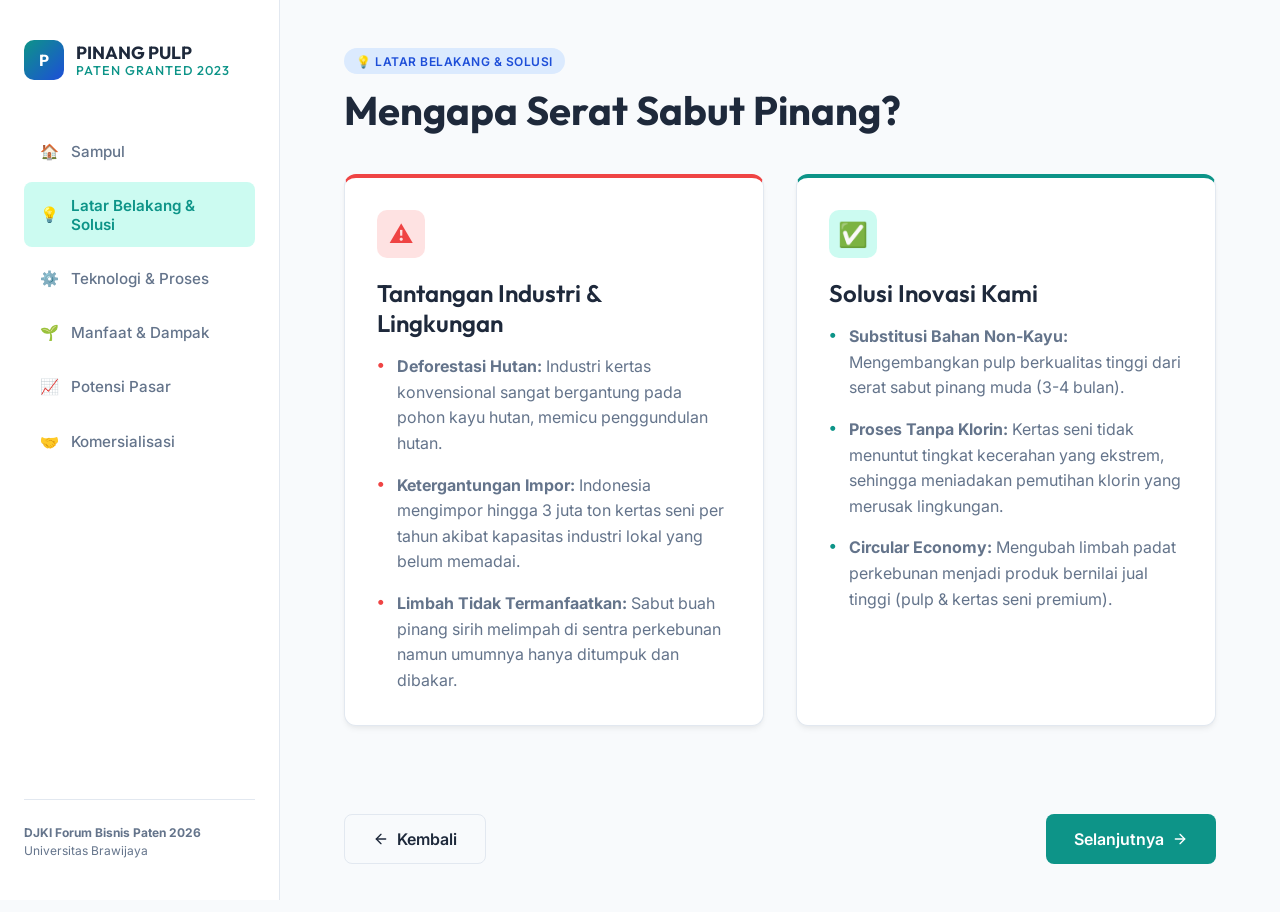
==== inovasi.html @ 6b1a2240 "initial commit: pitch deck html for pinang pulp" ====
<!DOCTYPE html>
<html lang="id">
<head>
    <meta charset="UTF-8">
    <meta name="viewport" content="width=device-width, initial-scale=1.0">
    <title>Latar Belakang & Solusi - Pulp Serat Sabut Pinang</title>
    <link rel="stylesheet" href="style.css">
</head>
<body>

    <!-- Sidebar Navigation -->
    <aside class="sidebar">
        <div class="logo-container">
            <div class="logo-icon">P</div>
            <div class="logo-text">
                PINANG PULP
                <span>PATEN GRANTED 2023</span>
            </div>
        </div>
        
        <ul class="nav-links">
            <li class="nav-item"><a href="index.html"><span>🏠</span> Sampul</a></li>
            <li class="nav-item active"><a href="inovasi.html"><span>💡</span> Latar Belakang & Solusi</a></li>
            <li class="nav-item"><a href="teknologi.html"><span>⚙️</span> Teknologi & Proses</a></li>
            <li class="nav-item"><a href="manfaat.html"><span>🌱</span> Manfaat & Dampak</a></li>
            <li class="nav-item"><a href="pasar.html"><span>📈</span> Potensi Pasar</a></li>
            <li class="nav-item"><a href="komersialisasi.html"><span>🤝</span> Komersialisasi</a></li>
        </ul>

        <div class="nav-footer">
            <strong>DJKI Forum Bisnis Paten 2026</strong><br>
            Universitas Brawijaya
        </div>
    </aside>

    <!-- Main Content -->
    <main class="main-content">
        <div class="content-header">
            <span class="badge">💡 Latar Belakang & Solusi</span>
            <h1>Mengapa Serat Sabut Pinang?</h1>
        </div>

        <div class="grid grid-2">
            <!-- Left Side: Problem Card -->
            <div class="card" style="border-top: 4px solid #ef4444;">
                <div class="card-icon" style="background-color: #fee2e2; color: #ef4444;">⚠️</div>
                <h2 style="font-size: 1.5rem; margin-bottom: 1rem;">Tantangan Industri & Lingkungan</h2>
                
                <div style="display: flex; flex-direction: column; gap: 1rem;">
                    <div style="display: flex; gap: 0.75rem;">
                        <span style="color: #ef4444; font-weight: bold;">•</span>
                        <p style="margin-bottom: 0;"><strong>Deforestasi Hutan:</strong> Industri kertas konvensional sangat bergantung pada pohon kayu hutan, memicu penggundulan hutan.</p>
                    </div>
                    <div style="display: flex; gap: 0.75rem;">
                        <span style="color: #ef4444; font-weight: bold;">•</span>
                        <p style="margin-bottom: 0;"><strong>Ketergantungan Impor:</strong> Indonesia mengimpor hingga 3 juta ton kertas seni per tahun akibat kapasitas industri lokal yang belum memadai.</p>
                    </div>
                    <div style="display: flex; gap: 0.75rem;">
                        <span style="color: #ef4444; font-weight: bold;">•</span>
                        <p style="margin-bottom: 0;"><strong>Limbah Tidak Termanfaatkan:</strong> Sabut buah pinang sirih melimpah di sentra perkebunan namun umumnya hanya ditumpuk dan dibakar.</p>
                    </div>
                </div>
            </div>

            <!-- Right Side: Solution Card -->
            <div class="card" style="border-top: 4px solid var(--color-primary);">
                <div class="card-icon">✅</div>
                <h2 style="font-size: 1.5rem; margin-bottom: 1rem;">Solusi Inovasi Kami</h2>
                
                <div style="display: flex; flex-direction: column; gap: 1rem;">
                    <div style="display: flex; gap: 0.75rem;">
                        <span style="color: var(--color-primary); font-weight: bold;">•</span>
                        <p style="margin-bottom: 0;"><strong>Substitusi Bahan Non-Kayu:</strong> Mengembangkan pulp berkualitas tinggi dari serat sabut pinang muda (3-4 bulan).</p>
                    </div>
                    <div style="display: flex; gap: 0.75rem;">
                        <span style="color: var(--color-primary); font-weight: bold;">•</span>
                        <p style="margin-bottom: 0;"><strong>Proses Tanpa Klorin:</strong> Kertas seni tidak menuntut tingkat kecerahan yang ekstrem, sehingga meniadakan pemutihan klorin yang merusak lingkungan.</p>
                    </div>
                    <div style="display: flex; gap: 0.75rem;">
                        <span style="color: var(--color-primary); font-weight: bold;">•</span>
                        <p style="margin-bottom: 0;"><strong>Circular Economy:</strong> Mengubah limbah padat perkebunan menjadi produk bernilai jual tinggi (pulp & kertas seni premium).</p>
                    </div>
                </div>
            </div>
        </div>

        <div class="presentation-controls">
            <a href="index.html" class="btn btn-outline">
                <svg xmlns="http://www.w3.org/2000/svg" width="16" height="16" viewBox="0 0 24 24" fill="none" stroke="currentColor" stroke-width="2" stroke-linecap="round" stroke-linejoin="round"><line x1="19" y1="12" x2="5" y2="12"></line><polyline points="12 19 5 12 12 5"></polyline></svg>
                Kembali
            </a>
            <a href="teknologi.html" class="btn btn-primary">
                Selanjutnya
                <svg xmlns="http://www.w3.org/2000/svg" width="16" height="16" viewBox="0 0 24 24" fill="none" stroke="currentColor" stroke-width="2" stroke-linecap="round" stroke-linejoin="round"><line x1="5" y1="12" x2="19" y2="12"></line><polyline points="12 5 19 12 12 19"></polyline></svg>
            </a>
        </div>
    </main>

</body>
</html>
---- style.css ----
@import url('https://fonts.googleapis.com/css2?family=Inter:wght@300;400;500;600;700&family=Outfit:wght@400;500;600;700&display=swap');

:root {
    --bg-main: #f8fafc;
    --bg-card: #ffffff;
    --text-main: #1e293b;
    --text-muted: #64748b;
    --color-primary: #0d9488; /* Teal / Green Accent */
    --color-primary-light: #ccfbf1;
    --color-secondary: #1d4ed8; /* Navy Blue Accent */
    --color-secondary-light: #dbeafe;
    --color-border: #e2e8f0;
    --color-accent: #3b82f6;
    --font-heading: 'Outfit', sans-serif;
    --font-body: 'Inter', sans-serif;
    --sidebar-width: 280px;
    --transition-speed: 0.3s;
}

* {
    margin: 0;
    padding: 0;
    box-sizing: border-box;
}

body {
    background-color: var(--bg-main);
    color: var(--text-main);
    font-family: var(--font-body);
    display: flex;
    min-height: 100vh;
    overflow-x: hidden;
}

/* Sidebar Navigation */
.sidebar {
    width: var(--sidebar-width);
    background-color: var(--bg-card);
    border-right: 1px solid var(--color-border);
    position: fixed;
    top: 0;
    bottom: 0;
    left: 0;
    padding: 2.5rem 1.5rem;
    display: flex;
    flex-direction: column;
    justify-content: space-between;
    z-index: 100;
}

.logo-container {
    display: flex;
    align-items: center;
    gap: 0.75rem;
    margin-bottom: 3rem;
}

.logo-icon {
    width: 40px;
    height: 40px;
    background: linear-gradient(135deg, var(--color-primary), var(--color-secondary));
    border-radius: 10px;
    display: flex;
    align-items: center;
    justify-content: center;
    color: white;
    font-weight: 700;
    font-family: var(--font-heading);
}

.logo-text {
    font-family: var(--font-heading);
    font-size: 1.1rem;
    font-weight: 700;
    color: var(--text-main);
    line-height: 1.2;
}

.logo-text span {
    color: var(--color-primary);
    font-size: 0.8rem;
    display: block;
    font-weight: 500;
    letter-spacing: 1px;
}

.nav-links {
    list-style: none;
    display: flex;
    flex-direction: column;
    gap: 0.5rem;
    flex-grow: 1;
}

.nav-item a {
    display: flex;
    align-items: center;
    gap: 0.75rem;
    padding: 0.85rem 1rem;
    color: var(--text-muted);
    text-decoration: none;
    font-weight: 500;
    border-radius: 8px;
    transition: all var(--transition-speed) ease;
    font-size: 0.95rem;
}

.nav-item a:hover {
    background-color: var(--bg-main);
    color: var(--color-primary);
}

.nav-item.active a {
    background-color: var(--color-primary-light);
    color: var(--color-primary);
    font-weight: 600;
}

.nav-footer {
    border-top: 1px solid var(--color-border);
    padding-top: 1.5rem;
    font-size: 0.75rem;
    color: var(--text-muted);
    line-height: 1.5;
}

/* Main Content Area */
.main-content {
    margin-left: var(--sidebar-width);
    flex-grow: 1;
    padding: 3rem 4rem;
    min-height: 100vh;
    display: flex;
    flex-direction: column;
    animation: fadeIn 0.5s ease-in-out;
}

@keyframes fadeIn {
    from {
        opacity: 0;
        transform: translateY(10px);
    }
    to {
        opacity: 1;
        transform: translateY(0);
    }
}

.content-header {
    margin-bottom: 2.5rem;
}

.badge {
    display: inline-block;
    padding: 0.35rem 0.75rem;
    background-color: var(--color-secondary-light);
    color: var(--color-secondary);
    border-radius: 50px;
    font-size: 0.75rem;
    font-weight: 600;
    text-transform: uppercase;
    letter-spacing: 0.5px;
    margin-bottom: 0.75rem;
}

.badge-patent {
    background-color: var(--color-primary-light);
    color: var(--color-primary);
}

h1 {
    font-family: var(--font-heading);
    font-size: 2.5rem;
    font-weight: 700;
    color: var(--text-main);
    line-height: 1.2;
}

h2 {
    font-family: var(--font-heading);
    font-size: 1.75rem;
    font-weight: 600;
    color: var(--text-main);
    margin-bottom: 1.5rem;
}

h3 {
    font-family: var(--font-heading);
    font-size: 1.25rem;
    font-weight: 600;
    color: var(--text-main);
    margin-bottom: 1rem;
}

p {
    color: var(--text-muted);
    line-height: 1.6;
    margin-bottom: 1.5rem;
    font-size: 1rem;
}

/* Grid & Cards Layout */
.grid {
    display: grid;
    gap: 2rem;
    margin-bottom: 2.5rem;
}

.grid-2 {
    grid-template-columns: repeat(2, 1fr);
}

.grid-3 {
    grid-template-columns: repeat(3, 1fr);
}

.card {
    background-color: var(--bg-card);
    border: 1px solid var(--color-border);
    border-radius: 12px;
    padding: 2rem;
    box-shadow: 0 4px 6px -1px rgba(0, 0, 0, 0.05), 0 2px 4px -1px rgba(0, 0, 0, 0.03);
    transition: transform var(--transition-speed) ease, box-shadow var(--transition-speed) ease;
}

.card:hover {
    transform: translateY(-4px);
    box-shadow: 0 10px 15px -3px rgba(0, 0, 0, 0.05), 0 4px 6px -2px rgba(0, 0, 0, 0.05);
    border-color: var(--color-primary);
}

.card-icon {
    width: 48px;
    height: 48px;
    border-radius: 10px;
    background-color: var(--color-primary-light);
    color: var(--color-primary);
    display: flex;
    align-items: center;
    justify-content: center;
    font-size: 1.5rem;
    margin-bottom: 1.25rem;
}

.card-icon-blue {
    background-color: var(--color-secondary-light);
    color: var(--color-secondary);
}

/* Specific Presentation UI elements */
.hero {
    display: flex;
    flex-direction: column;
    justify-content: center;
    align-items: flex-start;
    flex-grow: 1;
    max-width: 800px;
}

.hero h1 {
    font-size: 3.5rem;
    margin-bottom: 1.5rem;
    background: linear-gradient(135deg, var(--color-primary), var(--color-secondary));
    -webkit-background-clip: text;
    -webkit-text-fill-color: transparent;
}

.btn {
    display: inline-flex;
    align-items: center;
    gap: 0.5rem;
    padding: 0.85rem 1.75rem;
    border-radius: 8px;
    font-weight: 600;
    text-decoration: none;
    transition: all var(--transition-speed) ease;
    cursor: pointer;
    border: none;
    font-family: var(--font-body);
}

.btn-primary {
    background-color: var(--color-primary);
    color: white;
}

.btn-primary:hover {
    background-color: #0b7a70;
    transform: translateY(-2px);
}

.btn-outline {
    background-color: transparent;
    border: 1px solid var(--color-border);
    color: var(--text-main);
}

.btn-outline:hover {
    background-color: var(--color-primary-light);
    color: var(--color-primary);
    border-color: var(--color-primary);
}

/* Nav Control Buttons on bottom */
.presentation-controls {
    display: flex;
    justify-content: space-between;
    margin-top: auto;
    padding-top: 3rem;
}

/* Table Style */
.table-container {
    width: 100%;
    overflow-x: auto;
    background: var(--bg-card);
    border: 1px solid var(--color-border);
    border-radius: 12px;
    margin-bottom: 2rem;
}

table {
    width: 100%;
    border-collapse: collapse;
    text-align: left;
    font-size: 0.95rem;
}

th {
    background-color: var(--bg-main);
    color: var(--text-main);
    font-weight: 600;
    padding: 1rem 1.5rem;
    border-bottom: 2px solid var(--color-border);
}

td {
    padding: 1rem 1.5rem;
    border-bottom: 1px solid var(--color-border);
    color: var(--text-muted);
}

tr:last-child td {
    border-bottom: none;
}

tr:hover td {
    color: var(--text-main);
    background-color: #fafafa;
}

.highlight-row {
    background-color: var(--color-primary-light) !important;
}

.highlight-row td {
    color: var(--color-primary) !important;
    font-weight: 600;
}

/* Flowchart Styling */
.flowchart {
    display: flex;
    flex-direction: column;
    gap: 1rem;
    margin-bottom: 3rem;
}

.flow-step {
    display: flex;
    align-items: center;
    background: var(--bg-card);
    border: 1px solid var(--color-border);
    border-radius: 10px;
    padding: 1rem 1.5rem;
    gap: 1.5rem;
    position: relative;
}

.flow-step:hover {
    border-color: var(--color-primary);
}

.flow-num {
    width: 32px;
    height: 32px;
    border-radius: 50%;
    background-color: var(--color-primary);
    color: white;
    font-weight: 600;
    display: flex;
    align-items: center;
    justify-content: center;
    flex-shrink: 0;
}

.flow-details {
    flex-grow: 1;
}

.flow-details h4 {
    font-size: 1rem;
    font-weight: 600;
    margin-bottom: 0.25rem;
}

.flow-details p {
    margin-bottom: 0;
    font-size: 0.85rem;
}

.flow-io {
    font-size: 0.8rem;
    background-color: var(--color-secondary-light);
    color: var(--color-secondary);
    padding: 0.25rem 0.5rem;
    border-radius: 4px;
    font-weight: 500;
}

/* Mass Balance Visual Grid */
.mass-balance-container {
    background: var(--bg-card);
    border: 1px solid var(--color-border);
    border-radius: 12px;
    padding: 2rem;
    margin-bottom: 2.5rem;
}

.mb-node {
    border: 2px solid var(--color-border);
    border-radius: 8px;
    padding: 1rem;
    text-align: center;
    background-color: var(--bg-main);
    font-weight: 600;
}

.mb-node.primary {
    border-color: var(--color-primary);
    background-color: var(--color-primary-light);
    color: var(--color-primary);
}

.mb-arrow {
    text-align: center;
    font-size: 1.5rem;
    color: var(--text-muted);
    padding: 0.5rem 0;
}

/* Mobile & Responsive Adjustments */
@media (max-width: 1024px) {
    .sidebar {
        width: 100%;
        height: auto;
        position: relative;
        border-right: none;
        border-bottom: 1px solid var(--color-border);
        padding: 1.5rem;
    }
    
    .main-content {
        margin-left: 0;
        padding: 2rem;
    }
    
    body {
        flex-direction: column;
    }
    
    .nav-links {
        flex-direction: row;
        flex-wrap: wrap;
        margin-bottom: 0;
    }
    
    .logo-container {
        margin-bottom: 1.5rem;
    }
    
    .nav-footer {
        display: none;
    }
}

@media (max-width: 768px) {
    .grid-2, .grid-3 {
        grid-template-columns: 1fr;
    }
    
    .hero h1 {
        font-size: 2.5rem;
    }
}
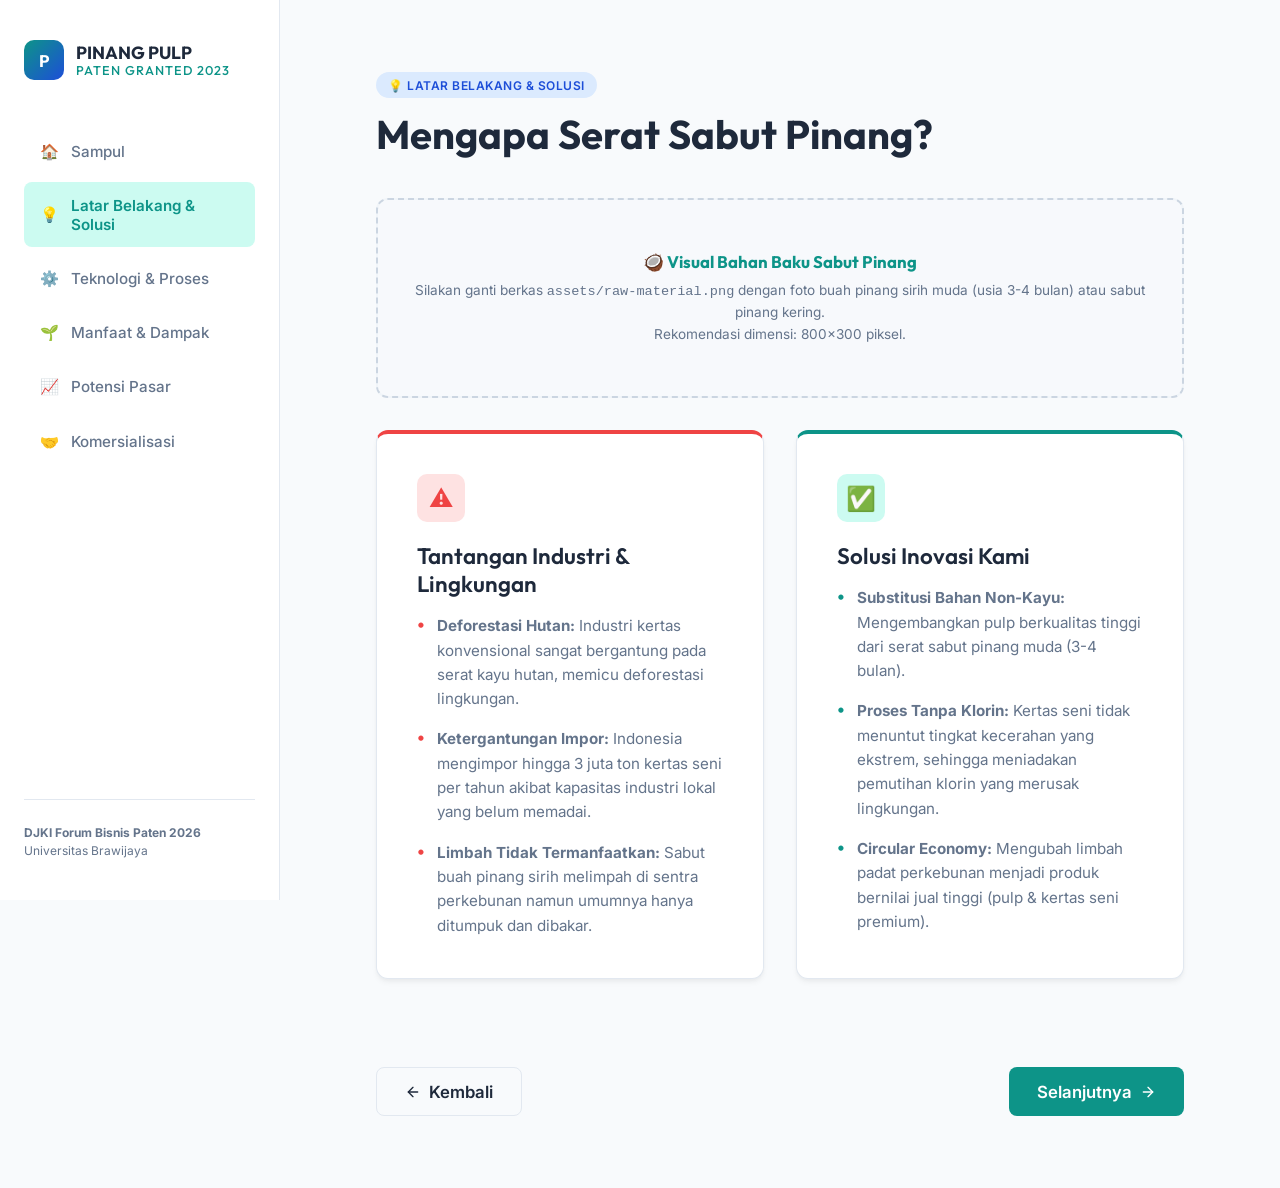
==== commit 2d4389f4: "feat: implement responsive mobile layouts and smart image placeholders" ====
--- a/inovasi.html
+++ b/inovasi.html
@@ -8,7 +8,41 @@
 </head>
 <body>
 
-    <!-- Sidebar Navigation -->
+    <!-- Mobile Header -->
+    <header class="mobile-header">
+        <div class="logo-container">
+            <div class="logo-icon">P</div>
+            <div class="logo-text">
+                PINANG PULP
+                <span>PATEN 2023</span>
+            </div>
+        </div>
+        <button class="hamburger-btn" onclick="toggleMenu()">☰</button>
+    </header>
+
+    <!-- Mobile Drawer -->
+    <div class="nav-drawer" id="navDrawer">
+        <div class="drawer-header">
+            <div class="logo-container">
+                <div class="logo-icon">P</div>
+                <div class="logo-text">
+                    PINANG PULP
+                    <span>PATEN 2023</span>
+                </div>
+            </div>
+            <button class="close-drawer-btn" onclick="toggleMenu()">✕</button>
+        </div>
+        <ul class="nav-links">
+            <li class="nav-item"><a href="index.html"><span>🏠</span> Sampul</a></li>
+            <li class="nav-item active"><a href="inovasi.html"><span>💡</span> Latar Belakang & Solusi</a></li>
+            <li class="nav-item"><a href="teknologi.html"><span>⚙️</span> Teknologi & Proses</a></li>
+            <li class="nav-item"><a href="manfaat.html"><span>🌱</span> Manfaat & Dampak</a></li>
+            <li class="nav-item"><a href="pasar.html"><span>📈</span> Potensi Pasar</a></li>
+            <li class="nav-item"><a href="komersialisasi.html"><span>🤝</span> Komersialisasi</a></li>
+        </ul>
+    </div>
+
+    <!-- Sidebar Navigation (Desktop) -->
     <aside class="sidebar">
         <div class="logo-container">
             <div class="logo-icon">P</div>
@@ -40,24 +74,33 @@
             <h1>Mengapa Serat Sabut Pinang?</h1>
         </div>
 
+        <!-- Smart Image Placeholder for Raw Material -->
+        <div class="placeholder-container" style="min-height: 200px; margin-bottom: 2rem;">
+            <div class="placeholder-explanation">
+                <strong>🥥 Visual Bahan Baku Sabut Pinang</strong>
+                <p style="font-size: 0.85rem; margin-bottom: 0;">Silakan ganti berkas <code>assets/raw-material.png</code> dengan foto buah pinang sirih muda (usia 3-4 bulan) atau sabut pinang kering.<br>Rekomendasi dimensi: 800x300 piksel.</p>
+            </div>
+            <img src="assets/raw-material.png" class="placeholder-img" alt="Bahan Baku Pinang">
+        </div>
+
         <div class="grid grid-2">
             <!-- Left Side: Problem Card -->
             <div class="card" style="border-top: 4px solid #ef4444;">
                 <div class="card-icon" style="background-color: #fee2e2; color: #ef4444;">⚠️</div>
-                <h2 style="font-size: 1.5rem; margin-bottom: 1rem;">Tantangan Industri & Lingkungan</h2>
+                <h2 style="font-size: 1.4rem; margin-bottom: 1rem;">Tantangan Industri & Lingkungan</h2>
                 
                 <div style="display: flex; flex-direction: column; gap: 1rem;">
                     <div style="display: flex; gap: 0.75rem;">
                         <span style="color: #ef4444; font-weight: bold;">•</span>
-                        <p style="margin-bottom: 0;"><strong>Deforestasi Hutan:</strong> Industri kertas konvensional sangat bergantung pada pohon kayu hutan, memicu penggundulan hutan.</p>
+                        <p style="margin-bottom: 0; font-size: 0.95rem;"><strong>Deforestasi Hutan:</strong> Industri kertas konvensional sangat bergantung pada serat kayu hutan, memicu deforestasi lingkungan.</p>
                     </div>
                     <div style="display: flex; gap: 0.75rem;">
                         <span style="color: #ef4444; font-weight: bold;">•</span>
-                        <p style="margin-bottom: 0;"><strong>Ketergantungan Impor:</strong> Indonesia mengimpor hingga 3 juta ton kertas seni per tahun akibat kapasitas industri lokal yang belum memadai.</p>
+                        <p style="margin-bottom: 0; font-size: 0.95rem;"><strong>Ketergantungan Impor:</strong> Indonesia mengimpor hingga 3 juta ton kertas seni per tahun akibat kapasitas industri lokal yang belum memadai.</p>
                     </div>
                     <div style="display: flex; gap: 0.75rem;">
                         <span style="color: #ef4444; font-weight: bold;">•</span>
-                        <p style="margin-bottom: 0;"><strong>Limbah Tidak Termanfaatkan:</strong> Sabut buah pinang sirih melimpah di sentra perkebunan namun umumnya hanya ditumpuk dan dibakar.</p>
+                        <p style="margin-bottom: 0; font-size: 0.95rem;"><strong>Limbah Tidak Termanfaatkan:</strong> Sabut buah pinang sirih melimpah di sentra perkebunan namun umumnya hanya ditumpuk dan dibakar.</p>
                     </div>
                 </div>
             </div>
@@ -65,20 +108,20 @@
             <!-- Right Side: Solution Card -->
             <div class="card" style="border-top: 4px solid var(--color-primary);">
                 <div class="card-icon">✅</div>
-                <h2 style="font-size: 1.5rem; margin-bottom: 1rem;">Solusi Inovasi Kami</h2>
+                <h2 style="font-size: 1.4rem; margin-bottom: 1rem;">Solusi Inovasi Kami</h2>
                 
                 <div style="display: flex; flex-direction: column; gap: 1rem;">
                     <div style="display: flex; gap: 0.75rem;">
                         <span style="color: var(--color-primary); font-weight: bold;">•</span>
-                        <p style="margin-bottom: 0;"><strong>Substitusi Bahan Non-Kayu:</strong> Mengembangkan pulp berkualitas tinggi dari serat sabut pinang muda (3-4 bulan).</p>
+                        <p style="margin-bottom: 0; font-size: 0.95rem;"><strong>Substitusi Bahan Non-Kayu:</strong> Mengembangkan pulp berkualitas tinggi dari serat sabut pinang muda (3-4 bulan).</p>
                     </div>
                     <div style="display: flex; gap: 0.75rem;">
                         <span style="color: var(--color-primary); font-weight: bold;">•</span>
-                        <p style="margin-bottom: 0;"><strong>Proses Tanpa Klorin:</strong> Kertas seni tidak menuntut tingkat kecerahan yang ekstrem, sehingga meniadakan pemutihan klorin yang merusak lingkungan.</p>
+                        <p style="margin-bottom: 0; font-size: 0.95rem;"><strong>Proses Tanpa Klorin:</strong> Kertas seni tidak menuntut tingkat kecerahan yang ekstrem, sehingga meniadakan pemutihan klorin yang merusak lingkungan.</p>
                     </div>
                     <div style="display: flex; gap: 0.75rem;">
                         <span style="color: var(--color-primary); font-weight: bold;">•</span>
-                        <p style="margin-bottom: 0;"><strong>Circular Economy:</strong> Mengubah limbah padat perkebunan menjadi produk bernilai jual tinggi (pulp & kertas seni premium).</p>
+                        <p style="margin-bottom: 0; font-size: 0.95rem;"><strong>Circular Economy:</strong> Mengubah limbah padat perkebunan menjadi produk bernilai jual tinggi (pulp & kertas seni premium).</p>
                     </div>
                 </div>
             </div>
@@ -96,5 +139,29 @@
         </div>
     </main>
 
+    <script>
+        function toggleMenu() {
+            const drawer = document.getElementById('navDrawer');
+            drawer.classList.toggle('active');
+        }
+
+        // Smart image placeholder detection
+        document.querySelectorAll('.placeholder-img').forEach(img => {
+            function checkPlaceholder() {
+                const explanation = img.parentElement.querySelector('.placeholder-explanation');
+                if (img.naturalWidth > 10) {
+                    if (explanation) explanation.style.display = 'none';
+                    img.style.opacity = '1';
+                } else {
+                    if (explanation) explanation.style.display = 'flex';
+                    img.style.opacity = '0.1';
+                }
+            }
+            img.addEventListener('load', checkPlaceholder);
+            if (img.complete) {
+                checkPlaceholder();
+            }
+        });
+    </script>
 </body>
 </html>
--- a/style.css
+++ b/style.css
@@ -30,9 +30,10 @@
     display: flex;
     min-height: 100vh;
     overflow-x: hidden;
-}
-
-/* Sidebar Navigation */
+    flex-direction: row;
+}
+
+/* Sidebar Navigation (Desktop) */
 .sidebar {
     width: var(--sidebar-width);
     background-color: var(--bg-card);
@@ -124,15 +125,76 @@
     line-height: 1.5;
 }
 
+/* Mobile Header (Hidden on Desktop/Tablet) */
+.mobile-header {
+    display: none;
+    width: 100%;
+    background-color: var(--bg-card);
+    border-bottom: 1px solid var(--color-border);
+    padding: 1rem 1.5rem;
+    align-items: center;
+    justify-content: space-between;
+    position: sticky;
+    top: 0;
+    z-index: 99;
+}
+
+.hamburger-btn {
+    background: none;
+    border: none;
+    font-size: 1.75rem;
+    color: var(--text-main);
+    cursor: pointer;
+    padding: 0.25rem;
+    display: flex;
+    align-items: center;
+    justify-content: center;
+}
+
+/* Mobile Navigation Drawer (Hidden initially) */
+.nav-drawer {
+    position: fixed;
+    top: 0;
+    left: -100%;
+    width: 100%;
+    height: 100%;
+    background-color: var(--bg-card);
+    z-index: 1000;
+    padding: 2rem 1.5rem;
+    display: flex;
+    flex-direction: column;
+    transition: left 0.3s ease-in-out;
+}
+
+.nav-drawer.active {
+    left: 0;
+}
+
+.drawer-header {
+    display: flex;
+    align-items: center;
+    justify-content: space-between;
+    margin-bottom: 2.5rem;
+}
+
+.close-drawer-btn {
+    background: none;
+    border: none;
+    font-size: 1.5rem;
+    color: var(--text-main);
+    cursor: pointer;
+}
+
 /* Main Content Area */
 .main-content {
     margin-left: var(--sidebar-width);
     flex-grow: 1;
-    padding: 3rem 4rem;
+    padding: 3.5rem 4.5rem;
     min-height: 100vh;
     display: flex;
     flex-direction: column;
     animation: fadeIn 0.5s ease-in-out;
+    max-width: calc(100vw - var(--sidebar-width));
 }
 
 @keyframes fadeIn {
@@ -170,7 +232,7 @@
 
 h1 {
     font-family: var(--font-heading);
-    font-size: 2.5rem;
+    font-size: clamp(1.8rem, 4.5vw, 2.5rem);
     font-weight: 700;
     color: var(--text-main);
     line-height: 1.2;
@@ -178,7 +240,7 @@
 
 h2 {
     font-family: var(--font-heading);
-    font-size: 1.75rem;
+    font-size: clamp(1.3rem, 3.5vw, 1.75rem);
     font-weight: 600;
     color: var(--text-main);
     margin-bottom: 1.5rem;
@@ -186,7 +248,7 @@
 
 h3 {
     font-family: var(--font-heading);
-    font-size: 1.25rem;
+    font-size: clamp(1.1rem, 2.5vw, 1.25rem);
     font-weight: 600;
     color: var(--text-main);
     margin-bottom: 1rem;
@@ -247,6 +309,55 @@
     color: var(--color-secondary);
 }
 
+/* Smart Image Placeholder Container */
+.placeholder-container {
+    position: relative;
+    width: 100%;
+    min-height: 250px;
+    background-color: #f1f5f9;
+    border: 2px dashed #cbd5e1;
+    border-radius: 12px;
+    overflow: hidden;
+    display: flex;
+    align-items: center;
+    justify-content: center;
+    margin-bottom: 1.5rem;
+}
+
+.placeholder-explanation {
+    position: absolute;
+    top: 0;
+    left: 0;
+    width: 100%;
+    height: 100%;
+    display: flex;
+    flex-direction: column;
+    align-items: center;
+    justify-content: center;
+    padding: 2rem;
+    text-align: center;
+    background-color: rgba(248, 250, 252, 0.95);
+    color: #475569;
+    z-index: 10;
+}
+
+.placeholder-explanation strong {
+    color: var(--color-primary);
+    margin-bottom: 0.5rem;
+    font-family: var(--font-heading);
+}
+
+.placeholder-img {
+    max-width: 100%;
+    max-height: 400px;
+    width: auto;
+    height: auto;
+    object-fit: contain;
+    z-index: 1;
+    opacity: 0.1;
+    transition: opacity 0.3s ease;
+}
+
 /* Specific Presentation UI elements */
 .hero {
     display: flex;
@@ -254,11 +365,11 @@
     justify-content: center;
     align-items: flex-start;
     flex-grow: 1;
-    max-width: 800px;
+    width: 100%;
 }
 
 .hero h1 {
-    font-size: 3.5rem;
+    font-size: clamp(2.2rem, 5.5vw, 3.5rem);
     margin-bottom: 1.5rem;
     background: linear-gradient(135deg, var(--color-primary), var(--color-secondary));
     -webkit-background-clip: text;
@@ -309,14 +420,24 @@
     padding-top: 3rem;
 }
 
-/* Table Style */
-.table-container {
+/* Responsive Table Wrapper */
+.table-wrapper {
     width: 100%;
     overflow-x: auto;
+    -webkit-overflow-scrolling: touch;
     background: var(--bg-card);
     border: 1px solid var(--color-border);
     border-radius: 12px;
     margin-bottom: 2rem;
+}
+
+.table-scroll-indicator {
+    display: none;
+    text-align: right;
+    font-size: 0.75rem;
+    color: var(--color-primary);
+    padding: 0.5rem 1rem 0 0;
+    font-weight: 600;
 }
 
 table {
@@ -324,6 +445,7 @@
     border-collapse: collapse;
     text-align: left;
     font-size: 0.95rem;
+    min-width: 500px;
 }
 
 th {
@@ -358,138 +480,242 @@
     font-weight: 600;
 }
 
-/* Flowchart Styling */
-.flowchart {
+/* Timeline/Flowchart Responsive */
+.timeline {
+    position: relative;
+    max-width: 800px;
+    margin: 0 auto;
+}
+
+.timeline::after {
+    content: '';
+    position: absolute;
+    width: 2px;
+    background-color: var(--color-border);
+    top: 0;
+    bottom: 0;
+    left: 20px;
+    margin-left: -1px;
+}
+
+.timeline-container {
+    padding: 10px 10px 10px 40px;
+    position: relative;
+    width: 100%;
+}
+
+.timeline-container::after {
+    content: '';
+    position: absolute;
+    width: 12px;
+    height: 12px;
+    left: 14px;
+    background-color: var(--color-primary);
+    border: 2px solid white;
+    top: 25px;
+    border-radius: 50%;
+    z-index: 1;
+}
+
+.timeline-content {
+    padding: 1.5rem;
+    background-color: var(--bg-card);
+    border: 1px solid var(--color-border);
+    border-radius: 12px;
+    box-shadow: 0 2px 4px rgba(0,0,0,0.02);
+}
+
+.timeline-content h4 {
+    font-weight: 600;
+    color: var(--text-main);
+    margin-bottom: 0.5rem;
+    font-size: 1.05rem;
+}
+
+.timeline-content p {
+    margin-bottom: 0;
+    font-size: 0.9rem;
+}
+
+.timeline-io {
+    display: inline-block;
+    font-size: 0.75rem;
+    background-color: var(--color-secondary-light);
+    color: var(--color-secondary);
+    padding: 0.15rem 0.4rem;
+    border-radius: 4px;
+    margin-top: 0.75rem;
+    font-weight: 500;
+}
+
+/* Mass Balance Stacking */
+.mb-flow {
     display: flex;
     flex-direction: column;
-    gap: 1rem;
-    margin-bottom: 3rem;
-}
-
-.flow-step {
-    display: flex;
-    align-items: center;
+    gap: 1.25rem;
+}
+
+.mb-row {
+    display: flex;
+    align-items: center;
+    justify-content: space-between;
     background: var(--bg-card);
     border: 1px solid var(--color-border);
-    border-radius: 10px;
-    padding: 1rem 1.5rem;
+    padding: 1.25rem;
+    border-radius: 12px;
+    flex-wrap: wrap;
+    gap: 0.75rem;
+}
+
+.mb-step-header {
+    display: flex;
+    align-items: center;
+    gap: 0.75rem;
+    font-weight: 600;
+    font-size: 0.95rem;
+}
+
+.mb-io-details {
+    display: flex;
+    align-items: center;
     gap: 1.5rem;
-    position: relative;
-}
-
-.flow-step:hover {
-    border-color: var(--color-primary);
-}
-
-.flow-num {
-    width: 32px;
-    height: 32px;
-    border-radius: 50%;
-    background-color: var(--color-primary);
-    color: white;
-    font-weight: 600;
-    display: flex;
-    align-items: center;
-    justify-content: center;
-    flex-shrink: 0;
-}
-
-.flow-details {
-    flex-grow: 1;
-}
-
-.flow-details h4 {
-    font-size: 1rem;
-    font-weight: 600;
-    margin-bottom: 0.25rem;
-}
-
-.flow-details p {
-    margin-bottom: 0;
-    font-size: 0.85rem;
-}
-
-.flow-io {
-    font-size: 0.8rem;
+    flex-wrap: wrap;
+}
+
+.mb-row .input {
+    color: var(--color-secondary);
+    font-weight: 600;
+    font-size: 0.9rem;
     background-color: var(--color-secondary-light);
-    color: var(--color-secondary);
     padding: 0.25rem 0.5rem;
-    border-radius: 4px;
-    font-weight: 500;
-}
-
-/* Mass Balance Visual Grid */
-.mass-balance-container {
-    background: var(--bg-card);
-    border: 1px solid var(--color-border);
-    border-radius: 12px;
-    padding: 2rem;
-    margin-bottom: 2.5rem;
-}
-
-.mb-node {
-    border: 2px solid var(--color-border);
-    border-radius: 8px;
-    padding: 1rem;
-    text-align: center;
-    background-color: var(--bg-main);
-    font-weight: 600;
-}
-
-.mb-node.primary {
-    border-color: var(--color-primary);
+    border-radius: 6px;
+}
+
+.mb-row .output {
+    color: var(--color-primary);
+    font-weight: 600;
+    font-size: 0.9rem;
     background-color: var(--color-primary-light);
-    color: var(--color-primary);
-}
-
-.mb-arrow {
-    text-align: center;
-    font-size: 1.5rem;
-    color: var(--text-muted);
-    padding: 0.5rem 0;
-}
-
-/* Mobile & Responsive Adjustments */
-@media (max-width: 1024px) {
+    padding: 0.25rem 0.5rem;
+    border-radius: 6px;
+}
+
+/* Responsive Media Queries */
+
+/* Tablet & Large screen projection scaling */
+@media (min-width: 1200px) {
+    body {
+        font-size: 1.05rem;
+    }
+    .main-content {
+        padding: 4.5rem 6rem;
+    }
+    .card {
+        padding: 2.5rem;
+    }
+}
+
+/* Tablet (Portrait to Landscape) */
+@media (max-width: 1023px) {
+    body {
+        flex-direction: column;
+    }
+
     .sidebar {
         width: 100%;
         height: auto;
-        position: relative;
+        position: sticky;
+        top: 0;
+        bottom: auto;
+        left: auto;
         border-right: none;
         border-bottom: 1px solid var(--color-border);
-        padding: 1.5rem;
-    }
-    
+        padding: 1rem 2rem;
+        flex-direction: row;
+        align-items: center;
+        justify-content: space-between;
+        z-index: 99;
+    }
+
+    .logo-container {
+        margin-bottom: 0;
+    }
+
+    .nav-links {
+        flex-direction: row;
+        gap: 0.25rem;
+        flex-grow: 0;
+    }
+
+    .nav-item a {
+        padding: 0.6rem 0.85rem;
+        font-size: 0.85rem;
+    }
+
+    .nav-footer {
+        display: none;
+    }
+
     .main-content {
         margin-left: 0;
-        padding: 2rem;
-    }
-    
-    body {
-        flex-direction: column;
-    }
-    
-    .nav-links {
-        flex-direction: row;
-        flex-wrap: wrap;
-        margin-bottom: 0;
-    }
-    
-    .logo-container {
-        margin-bottom: 1.5rem;
-    }
-    
-    .nav-footer {
+        padding: 3rem 4rem;
+        max-width: 100%;
+    }
+}
+
+/* Mobile Screen Breakpoint */
+@media (max-width: 767px) {
+    .sidebar {
         display: none;
     }
-}
-
-@media (max-width: 768px) {
+
+    .mobile-header {
+        display: flex;
+    }
+
+    .main-content {
+        padding: 1.5rem;
+        padding-top: 1.5rem;
+    }
+
     .grid-2, .grid-3 {
         grid-template-columns: 1fr;
-    }
-    
-    .hero h1 {
-        font-size: 2.5rem;
-    }
-}
+        gap: 1.5rem;
+    }
+
+    .card {
+        padding: 1.5rem;
+    }
+
+    .table-scroll-indicator {
+        display: block;
+    }
+
+    .presentation-controls {
+        flex-direction: column-reverse;
+        gap: 1rem;
+        padding-top: 2rem;
+    }
+
+    .btn {
+        width: 100%;
+        justify-content: center;
+    }
+
+    /* Mass Balance Responsive stack styling */
+    .mb-row {
+        flex-direction: column;
+        align-items: flex-start;
+        gap: 0.5rem;
+        padding: 1rem;
+    }
+
+    .mb-io-details {
+        width: 100%;
+        justify-content: space-between;
+        gap: 0.5rem;
+        border-top: 1px solid var(--color-border);
+        padding-top: 0.5rem;
+        margin-top: 0.25rem;
+    }
+}
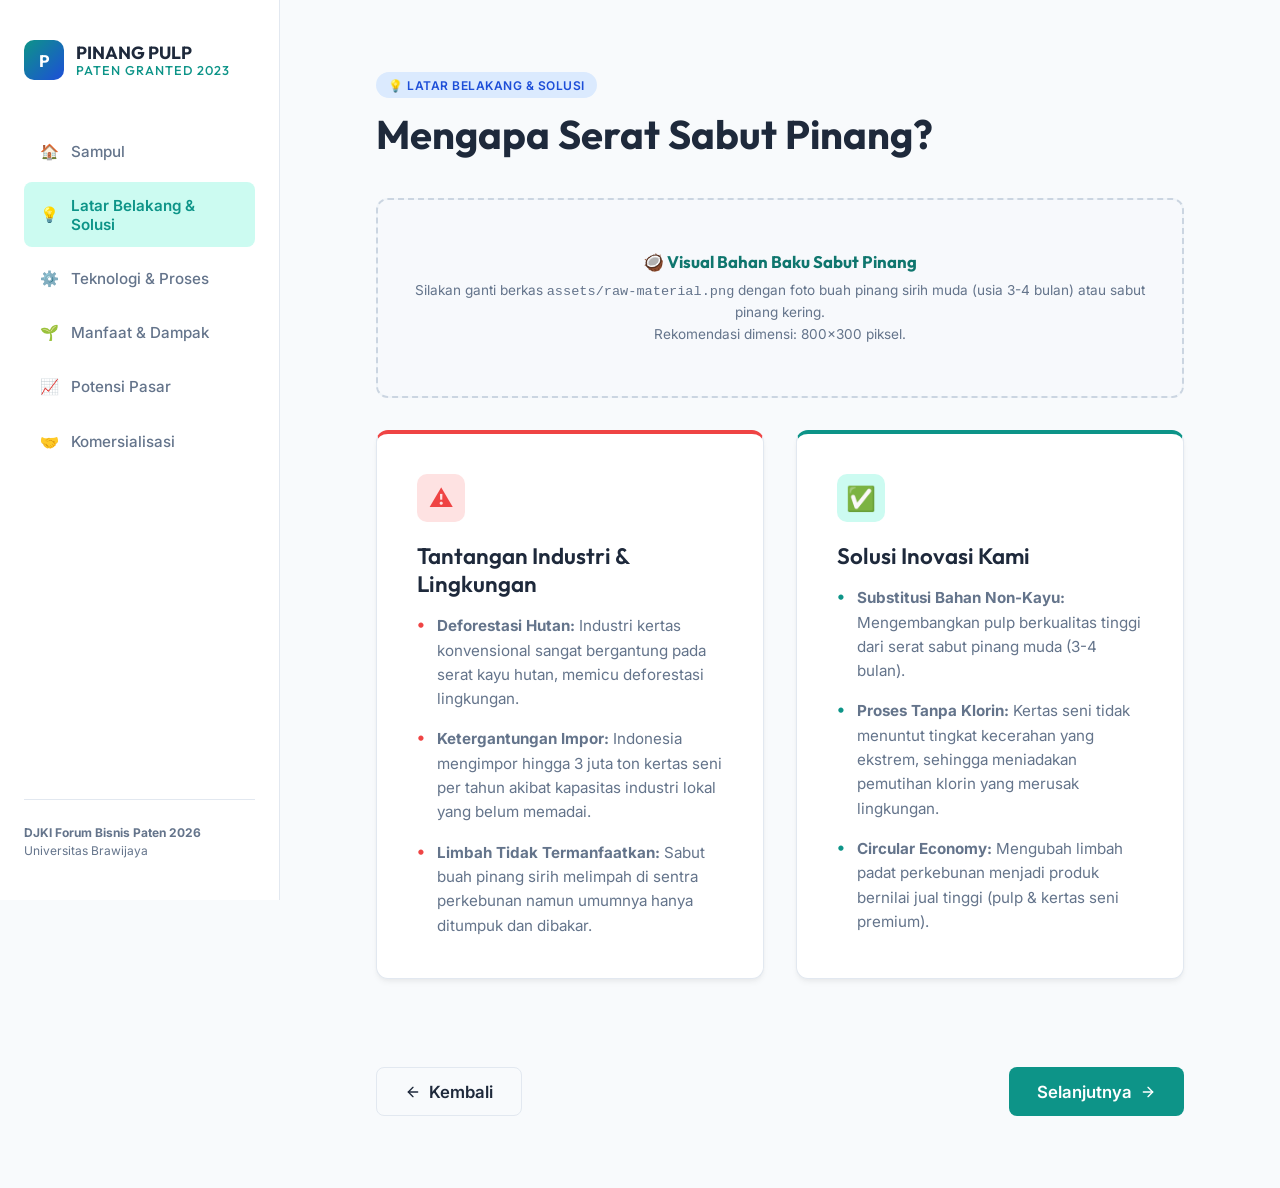
==== commit 1c8d8034: "Update mobile UI: unified tablet/mobile drawer, replace hamburger icon with Menu button" ====
--- a/inovasi.html
+++ b/inovasi.html
@@ -17,7 +17,7 @@
                 <span>PATEN 2023</span>
             </div>
         </div>
-        <button class="hamburger-btn" onclick="toggleMenu()">☰</button>
+        <button class="hamburger-btn" onclick="toggleMenu()">Menu</button>
     </header>
 
     <!-- Mobile Drawer -->
@@ -165,3 +165,4 @@
     </script>
 </body>
 </html>
+
--- a/style.css
+++ b/style.css
@@ -6,11 +6,17 @@
     --text-main: #1e293b;
     --text-muted: #64748b;
     --color-primary: #0d9488; /* Teal / Green Accent */
+    --color-primary-dark: #0f766e; /* Better contrast for text */
     --color-primary-light: #ccfbf1;
     --color-secondary: #1d4ed8; /* Navy Blue Accent */
     --color-secondary-light: #dbeafe;
     --color-border: #e2e8f0;
     --color-accent: #3b82f6;
+    --bg-placeholder: #f1f5f9;
+    --border-placeholder: #cbd5e1;
+    --shadow-sm: 0 2px 4px rgba(0,0,0,0.02);
+    --shadow-md: 0 4px 6px -1px rgba(0, 0, 0, 0.05), 0 2px 4px -1px rgba(0, 0, 0, 0.03);
+    --shadow-lg: 0 10px 15px -3px rgba(0, 0, 0, 0.05), 0 4px 6px -2px rgba(0, 0, 0, 0.05);
     --font-heading: 'Outfit', sans-serif;
     --font-body: 'Inter', sans-serif;
     --sidebar-width: 280px;
@@ -102,7 +108,7 @@
     text-decoration: none;
     font-weight: 500;
     border-radius: 8px;
-    transition: all var(--transition-speed) ease;
+    transition: background-color var(--transition-speed) ease, color var(--transition-speed) ease;
     font-size: 0.95rem;
 }
 
@@ -140,15 +146,22 @@
 }
 
 .hamburger-btn {
-    background: none;
+    background-color: var(--color-primary);
     border: none;
-    font-size: 1.75rem;
-    color: var(--text-main);
+    font-size: 0.9rem;
+    font-weight: 600;
+    color: white;
     cursor: pointer;
-    padding: 0.25rem;
+    padding: 0.5rem 1.25rem;
+    border-radius: 8px;
     display: flex;
     align-items: center;
     justify-content: center;
+    transition: background-color var(--transition-speed) ease;
+}
+
+.hamburger-btn:hover {
+    background-color: var(--color-primary-dark);
 }
 
 /* Mobile Navigation Drawer (Hidden initially) */
@@ -281,13 +294,13 @@
     border: 1px solid var(--color-border);
     border-radius: 12px;
     padding: 2rem;
-    box-shadow: 0 4px 6px -1px rgba(0, 0, 0, 0.05), 0 2px 4px -1px rgba(0, 0, 0, 0.03);
-    transition: transform var(--transition-speed) ease, box-shadow var(--transition-speed) ease;
+    box-shadow: var(--shadow-md);
+    transition: transform var(--transition-speed) ease, box-shadow var(--transition-speed) ease, border-color var(--transition-speed) ease;
 }
 
 .card:hover {
     transform: translateY(-4px);
-    box-shadow: 0 10px 15px -3px rgba(0, 0, 0, 0.05), 0 4px 6px -2px rgba(0, 0, 0, 0.05);
+    box-shadow: var(--shadow-lg);
     border-color: var(--color-primary);
 }
 
@@ -314,8 +327,8 @@
     position: relative;
     width: 100%;
     min-height: 250px;
-    background-color: #f1f5f9;
-    border: 2px dashed #cbd5e1;
+    background-color: var(--bg-placeholder);
+    border: 2px dashed var(--border-placeholder);
     border-radius: 12px;
     overflow: hidden;
     display: flex;
@@ -337,12 +350,12 @@
     padding: 2rem;
     text-align: center;
     background-color: rgba(248, 250, 252, 0.95);
-    color: #475569;
+    color: var(--text-muted);
     z-index: 10;
 }
 
 .placeholder-explanation strong {
-    color: var(--color-primary);
+    color: var(--color-primary-dark);
     margin-bottom: 0.5rem;
     font-family: var(--font-heading);
 }
@@ -384,7 +397,7 @@
     border-radius: 8px;
     font-weight: 600;
     text-decoration: none;
-    transition: all var(--transition-speed) ease;
+    transition: background-color var(--transition-speed) ease, transform var(--transition-speed) ease, border-color var(--transition-speed) ease, color var(--transition-speed) ease;
     cursor: pointer;
     border: none;
     font-family: var(--font-body);
@@ -396,7 +409,7 @@
 }
 
 .btn-primary:hover {
-    background-color: #0b7a70;
+    background-color: var(--color-primary-dark);
     transform: translateY(-2px);
 }
 
@@ -471,12 +484,9 @@
     background-color: #fafafa;
 }
 
-.highlight-row {
-    background-color: var(--color-primary-light) !important;
-}
-
-.highlight-row td {
-    color: var(--color-primary) !important;
+tr.highlight-row td {
+    background-color: var(--color-primary-light);
+    color: var(--color-primary-dark);
     font-weight: 600;
 }
 
@@ -522,7 +532,7 @@
     background-color: var(--bg-card);
     border: 1px solid var(--color-border);
     border-radius: 12px;
-    box-shadow: 0 2px 4px rgba(0,0,0,0.02);
+    box-shadow: var(--shadow-sm);
 }
 
 .timeline-content h4 {
@@ -622,38 +632,11 @@
     }
 
     .sidebar {
-        width: 100%;
-        height: auto;
-        position: sticky;
-        top: 0;
-        bottom: auto;
-        left: auto;
-        border-right: none;
-        border-bottom: 1px solid var(--color-border);
-        padding: 1rem 2rem;
-        flex-direction: row;
-        align-items: center;
-        justify-content: space-between;
-        z-index: 99;
-    }
-
-    .logo-container {
-        margin-bottom: 0;
-    }
-
-    .nav-links {
-        flex-direction: row;
-        gap: 0.25rem;
-        flex-grow: 0;
-    }
-
-    .nav-item a {
-        padding: 0.6rem 0.85rem;
-        font-size: 0.85rem;
-    }
-
-    .nav-footer {
         display: none;
+    }
+
+    .mobile-header {
+        display: flex;
     }
 
     .main-content {
@@ -665,14 +648,6 @@
 
 /* Mobile Screen Breakpoint */
 @media (max-width: 767px) {
-    .sidebar {
-        display: none;
-    }
-
-    .mobile-header {
-        display: flex;
-    }
-
     .main-content {
         padding: 1.5rem;
         padding-top: 1.5rem;
